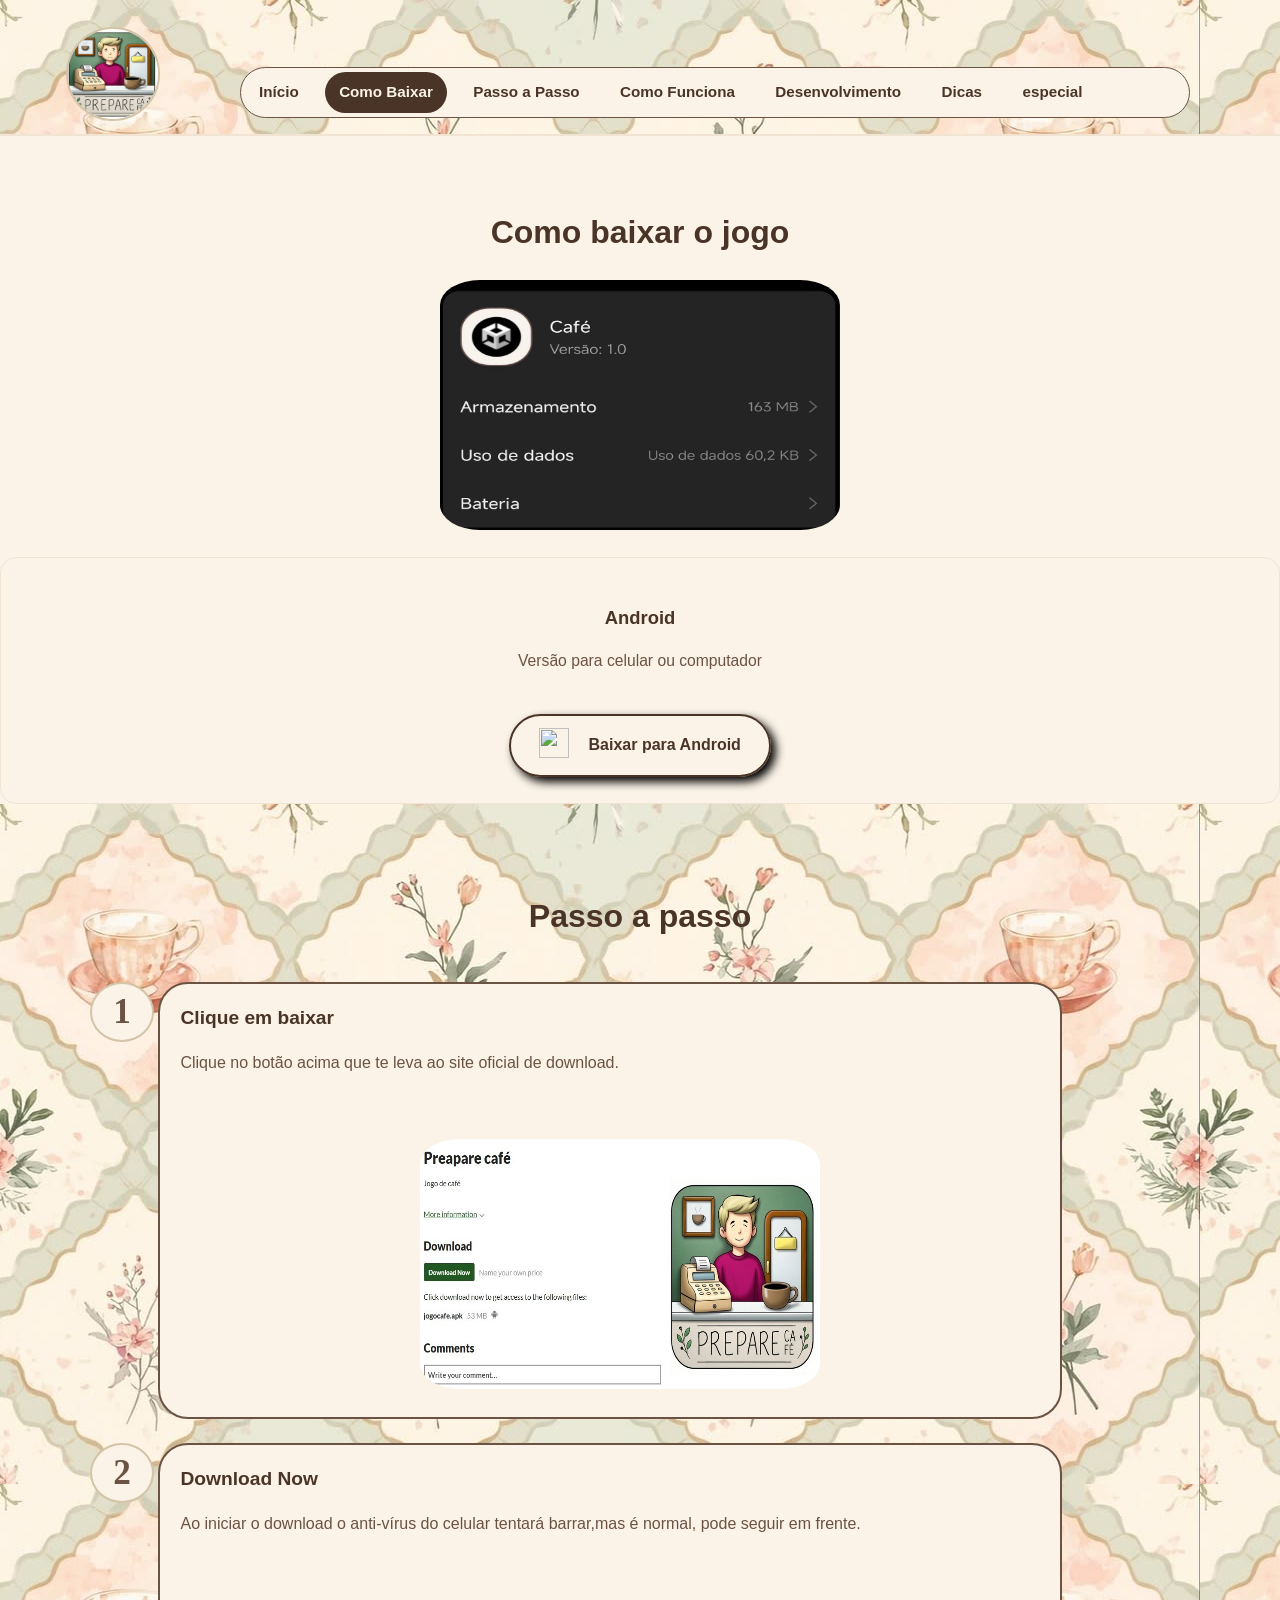
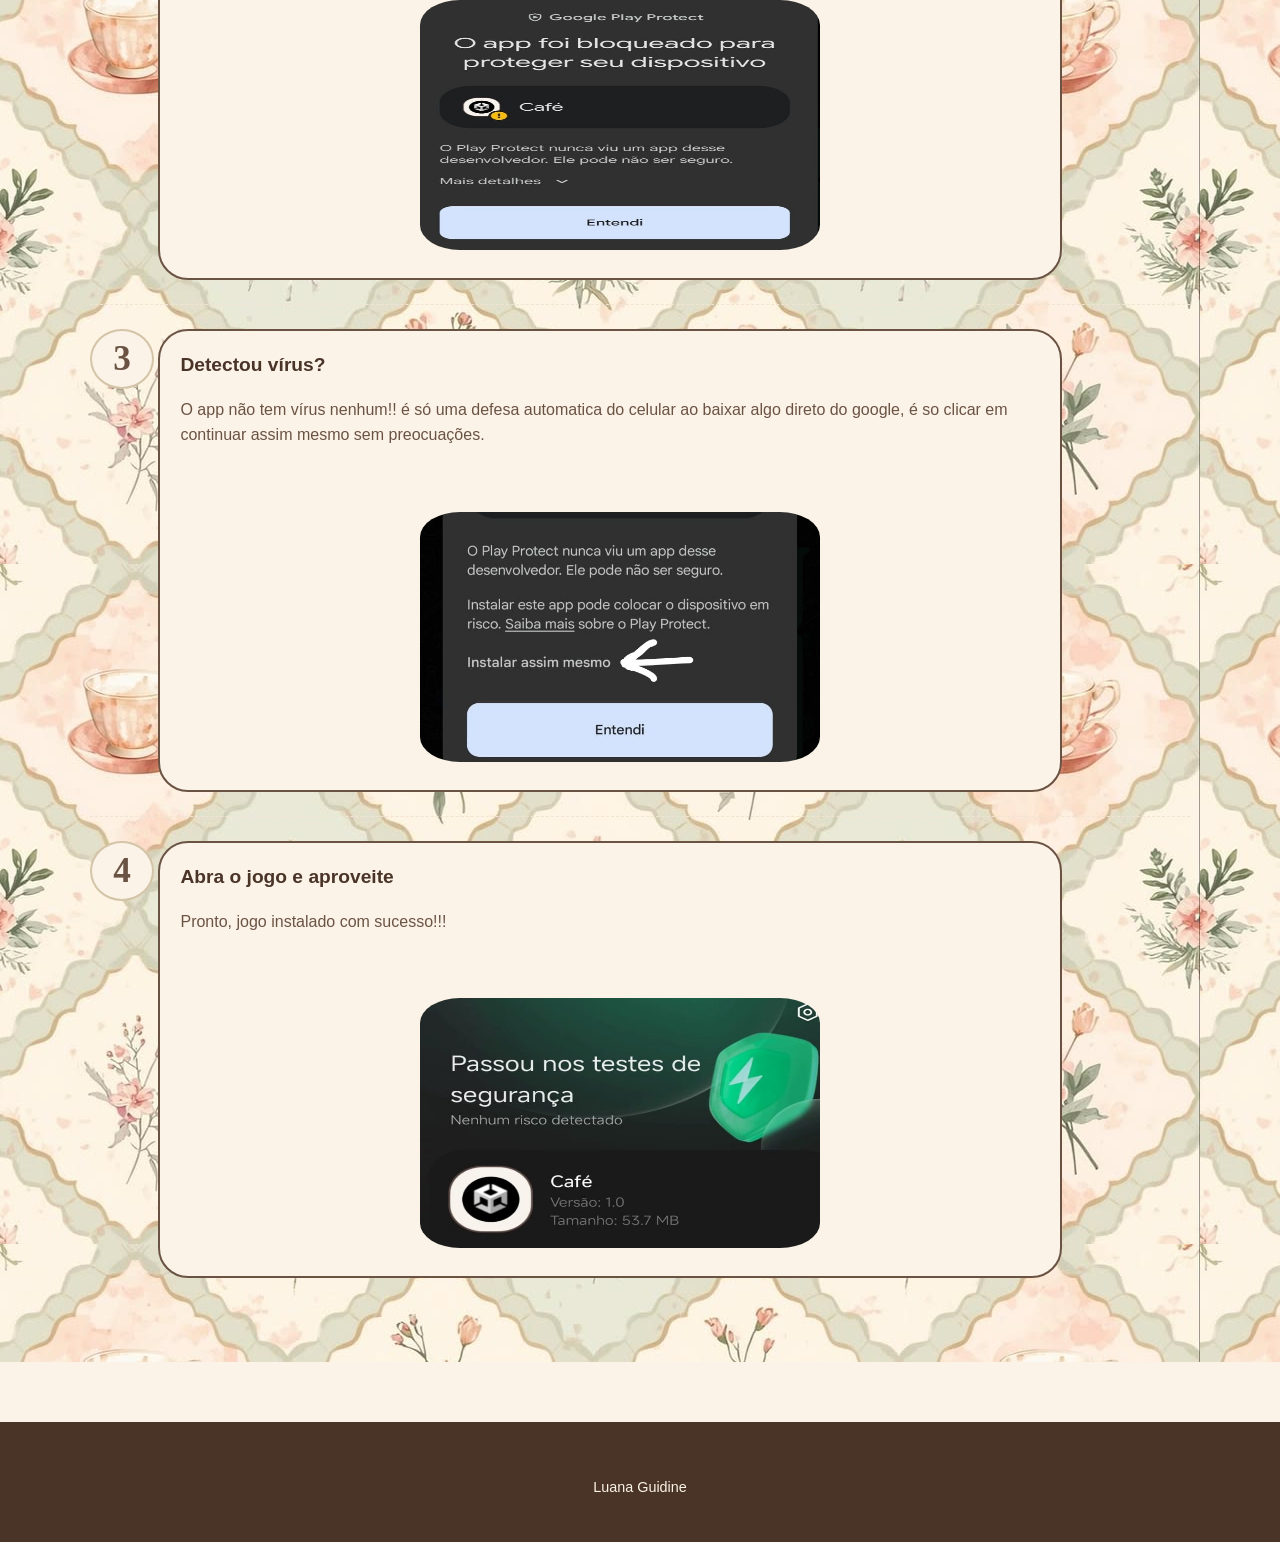
==== como-baixar.html @ 1d891dd1 "café" ====
<!DOCTYPE html>
<html lang="pt-br">
<head>
  <meta charset="UTF-8">
  <meta name="viewport" content="width=device-width, initial-scale=1.0">
  <title>Prepare Café</title>
  <link rel="stylesheet" href="style.css">
</head>
<body>


  <nav class="nav">
    <div class="nav-conteudo">
      <a href="index.html" class="logo">
         <img src="logo.png" >
    
       </a>
        <br><br>


      <ul class="nav-links">
        <li><a href="index.html" >Início</a></li>
        <li><a href="como-baixar.html" class="ativo">Como Baixar</a></li>
        <li><a href="passo-a-passo.html">Passo a Passo</a></li>
        <li><a href="como-funciona.html">Como Funciona</a></li>
        <li><a href="sobre-desenvolvimento.html">Desenvolvimento</a></li>
        <li><a href="dicas.html">Dicas</a></li>
        <li><a href="especial.html">especial</a></li>
      </ul>
    </div>
  </nav>


  <header class="cabecalho-pagina">
    <h1>Como baixar o jogo</h1>
    
        <img src="baixar.jpeg"  >
  </header>

  
        <div class="cartao" style="text-align:center;">
   
        
          <h3>Android</h3>
          <p>Versão para celular ou computador</p>
          <br>
          <a href="https://luanaguidine6.itch.io/preapare-caf" class="botao-secundario" target="_blank"><img src="https://cdn-icons-png.flaticon.com/512/126/126488.png" > Baixar para Android</a>
        </div>
      </div>
    </div>
  </section>
<!-- /*passoa  apsso*/ -->
  <section class="secao secao-alt">
    <div class="container">
      <div class="secao-titulo">
     
        <h2>Passo a passo</h2>
      </div>

     
        <span class="passo-numero">1</span>
        <div class="passo-texto">
          <h3>Clique em baixar</h3>
          <p>Clique no botão acima que te leva ao site oficial de download.</p>
           <header class="cabecalho-pagina">
        <img src="itchi.io.jpg"  >
  </header>
        </div>
      

      <div class="passo entra">
        <span class="passo-numero">2</span>
        <div class="passo-texto">
          <h3>Download Now</h3>
          <p>Ao iniciar o download o anti-vírus do celular tentará barrar,mas é normal, pode seguir em frente.</p> 
     <header class="cabecalho-pagina">
        <img src="virus3.jpg"  >
  </header>
        </div>
      </div>

      <div class="passo entra">
        <span class="passo-numero">3</span>
        <div class="passo-texto">
          <h3>Detectou vírus?</h3>
          <p>O app não tem vírus nenhum!! é só uma defesa automatica do celular ao baixar algo direto do google, é so clicar em continuar assim mesmo sem preocuações.</p>
        <header class="cabecalho-pagina">
        <img src="virus2.jpg"  >
  </header>
        </div>
      </div>

      <div class="passo entra">
        <span class="passo-numero">4</span>
        <div class="passo-texto">
          <h3>Abra o jogo e aproveite</h3>
          <p>Pronto, jogo instalado com sucesso!!!</p>
        <header class="cabecalho-pagina">
        <img src="virus.jpg"  >
  </header>
        </div>
      </div>
  
  </section>


  <footer class="rodape">
    
    <p>Luana Guidine</p>

  </footer>

</body>
</html>
---- style.css ----
body {
  margin: 0;
  padding: 0;
  font-family: 'Quicksand', sans-serif;
  background-color: #FBF3E7;
  color: #4A3428;
  line-height: 1.6;
}

.nav-links a.ativo {
  background-color: #4A3428;
  color: #FBF3E7;
}

h1, h2, h3, h4 {
  color: #4A3428;
}

a {
  text-decoration: none;
  color: inherit;
}

img {
  max-width: 100%;
}

.container {
  max-width: 1100px;
  margin: 0 auto;
  padding: 0 24px;
}

/* nav */
.nav {
  background-image: url(imagens/back.jpg);
  border-bottom: 2px solid #F1E4D2;
  padding: 16px 0;


}

.nav-conteudo {
  max-width: 1100px;
  margin: 0 auto;
  padding: 0 24px;
  
  position: relative; 
}

.nav img {
  width: 90px;
  height: 90px;
  border-radius: 50%;
  border: 2px solid #d4c4a8;
 
}

.logo {
   display: inline-block;
  position: absolute;
  left: 0px;
  top: 50%;
  
   margin-top: -40px; 
}



.nav-links {
  list-style: none;
  margin: 0;
  padding: 0;
  background-color: #FBF3E7;
margin-left: 150px;
align-items: center;
border-radius: 30px;
border: 1px solid #6b5344;
}

.nav-links li {
  display: inline-block;
  margin: 4px;
}

.nav-links a {
  display: inline-block;
  padding: 8px 14px;
  border-radius: 999px;
  font-weight: 600;
  font-size: 0.95rem;
}

.nav-links a:hover {
  background-color: #8FA888;
  color: #FBF3E7;
}



/* 
   footer
 */
.rodape {
  background-color: #4A3428;
  color: #FBF3E7;
  padding: 40px 24px 28px;
  margin-top: 60px;
  text-align: center;
}

.rodape p {
  font-size: 0.9rem;
}

/* topo do inicio */
.hero {
  padding: 60px 24px;
  text-align: center;
}

.hero h1 {
  font-size: 2.6rem;
  font-weight: 700;
  margin-bottom: 18px;
}

.hero h1 em {
  color: #925f34;
  font-style: italic;
}

.hero p.subtitulo {
  max-width: 560px;
  margin: 0 auto 30px auto;
  font-size: 1.1rem;
  color: #6b5344;
}

.botao-download {
  display: inline-block;
  background-color: #4A3428;
  color: #FBF3E7;
  font-family: 'Quicksand', sans-serif;
  font-weight: 700;
  font-size: 1.1rem;
  padding: 16px 34px;
  border-radius: 999px;
   box-shadow: 5px 5px 10px rgb(0, 0, 0);
}

.botao-download:hover {
  background-color: #A9754B;
}

.botao-download .icone img {
 width: 30px;
  height: 30px;
  display: inline-block;
  vertical-align: middle;
  margin-right: 15px;
  margin-bottom: 5px;
}

.botao-secundario {
  display: inline-block;
  border: 2px solid #4A3428;
  color: #4A3428;
  font-weight: 700;
  padding: 12px 28px;
  border-radius: 999px;
   box-shadow: 5px 5px 10px rgb(0, 0, 0);
}

.botao-secundario:hover {
  background-color: #4A3428;
  color: #FBF3E7;
   animation: pulsar 500ms infinite;
}

/* secoes  */
.secao {
  padding: 60px 24px;
}

.secao-alt {
  background-image: url(imagens/back.jpg);

}

.secao-titulo {
  text-align: center;
  max-width: 640px;
  margin: 0 auto 40px auto;
}

.secao-titulo .hero-eyebrow {
  display: inline-block;
  margin-bottom: 14px;
}

.secao-titulo h2 {
  font-size: 2rem;
  margin-bottom: 12px;
}

.secao-titulo p {
  color: #6b5344;
  font-size: 1.05rem;
}
.img, .placeholder-img {
  background-color:  #4A3428;
  border-radius: 16px;
  padding: 20px;
  text-align: center;
  margin-bottom: 16px;
}

.img.alto { min-height: 300px; }
.img.quadrado { min-height: 180px; }
.img.largo { min-height: 300px; }



.placeholder-img small {
  font-size: 0.8rem;
  opacity: 0.75;
}

.cartao {
  background-color: #FBF3E7;
  border-radius: 16px;
  padding: 26px 22px;
  border: 1px solid #F1E4D2; /*linhazinha*/
}


.cartao h3 {
  font-size: 1.15rem;
  margin-bottom: 8px;
}

.cartao p {
  color: #6b5344;
  font-size: 0.98rem;
}


.cartao img{
   width: 30px;
  height: 30px;
  display: inline-block;
  vertical-align: middle;
  margin-right: 15px;
  margin-bottom: 5px;
}

/*pagina passo a passo */
.passo {
  padding: 24px 0;
  border-bottom: 1px dashed #F1E4D2;
}

.passo:last-child {
  border-bottom: none;
}

.passo-numero {
  font-family: 'Fraunces', serif;
  font-size: 2.2rem;
  font-weight: 700;
  color: #6b5344;
  display: inline-block;
  width: 60px;
  vertical-align: top;
}

.passo-texto {
  display: inline-block;
  width: 80%;
  vertical-align: top;
}

.passo-texto h3 {
  margin-bottom: 6px;
  font-size: 1.2rem;
}

.passo-texto p {
  color: #6b5344;
  margin-bottom: 14px;
}

/* cabeçalho das outra spaginas sem ser o incio*/
.cabecalho-pagina {
  padding: 50px 24px 20px;
  text-align: center;
}

.cabecalho-pagina p {
  max-width: 560px;
  margin: 14px auto 0 auto;
  color: #6b5344;
}
.cabecalho-pagina img{
 width: 400px;
  height: 250px;
  border-radius: 10%;
}

/*pagina dicas */
.lista-dicas {
  list-style: none;
  margin: 0;
  padding: 0;
}

.lista-dicas li {
  background-color: #FBF3E7;
  border: 1px solid #F1E4D2;
  border-radius: 14px;
  padding: 18px 20px;
  margin-bottom: 16px;
}

.lista-dicas .icone-dica {
  font-size: 1.4rem;
  margin-right: 10px;
}

.secao video {
    width: 100%;
    max-width: 900px;
    border-radius: 12px;
}
.imglargoago{ /*especial*/
  width: 200px;
  border: 5px solid #4A3428;
}
/*efeitos que aprendi no tiktok*/

img {
    width: 100%;
    height: 100%;
    transition: transform 200ms
}

img:hover {
    transform: scale(1.2); /*aumenta a imagem para 1,2 vezes o tamanho original*/
}

h1, p{
    animation: aparecer 1s ease; /*devagar acelera devagar*/
}

@keyframes aparecer {
    0% {
        opacity: 0;
        transform: translateY(20px);
    }

   100% {
        opacity: 1;
        transform: translateY(0);
    }
}

@keyframes pulsar {
    0% {
        transform: scale(1);
    }

    50% {
        transform: scale(1.5);
    }

    100% {
        transform: scale(1);
    }
}

.botao-download:hover {
    animation: pulsar 500ms infinite;
   
}
.container .passo-texto{
  background-color: #FBF3E7;
padding-left: 20px;
align-items: center;
border-radius: 30px;
border: 2px solid #6b5344;
}
.passo-numero{
   text-align: center;
  border-radius: 50%;
  border: 2px solid #d4c4a8;
  background-color: #FBF3E7;
}
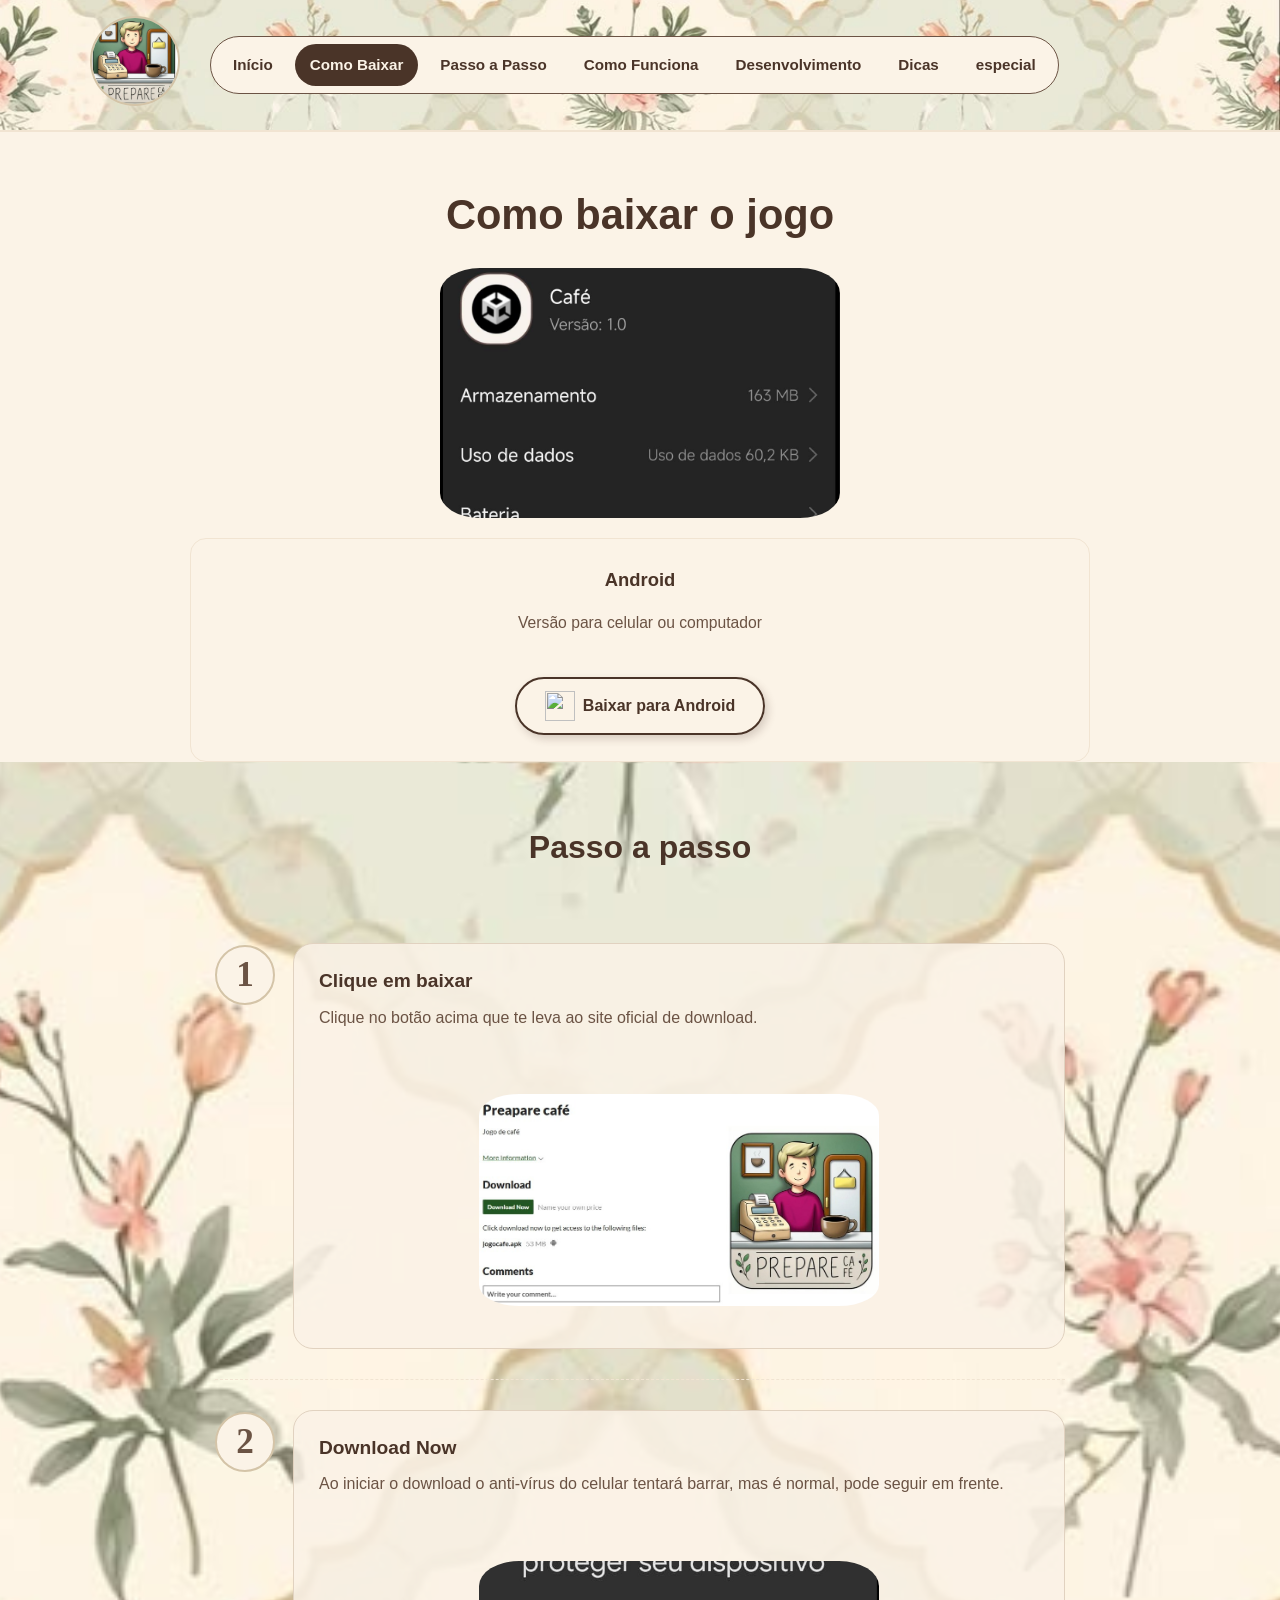
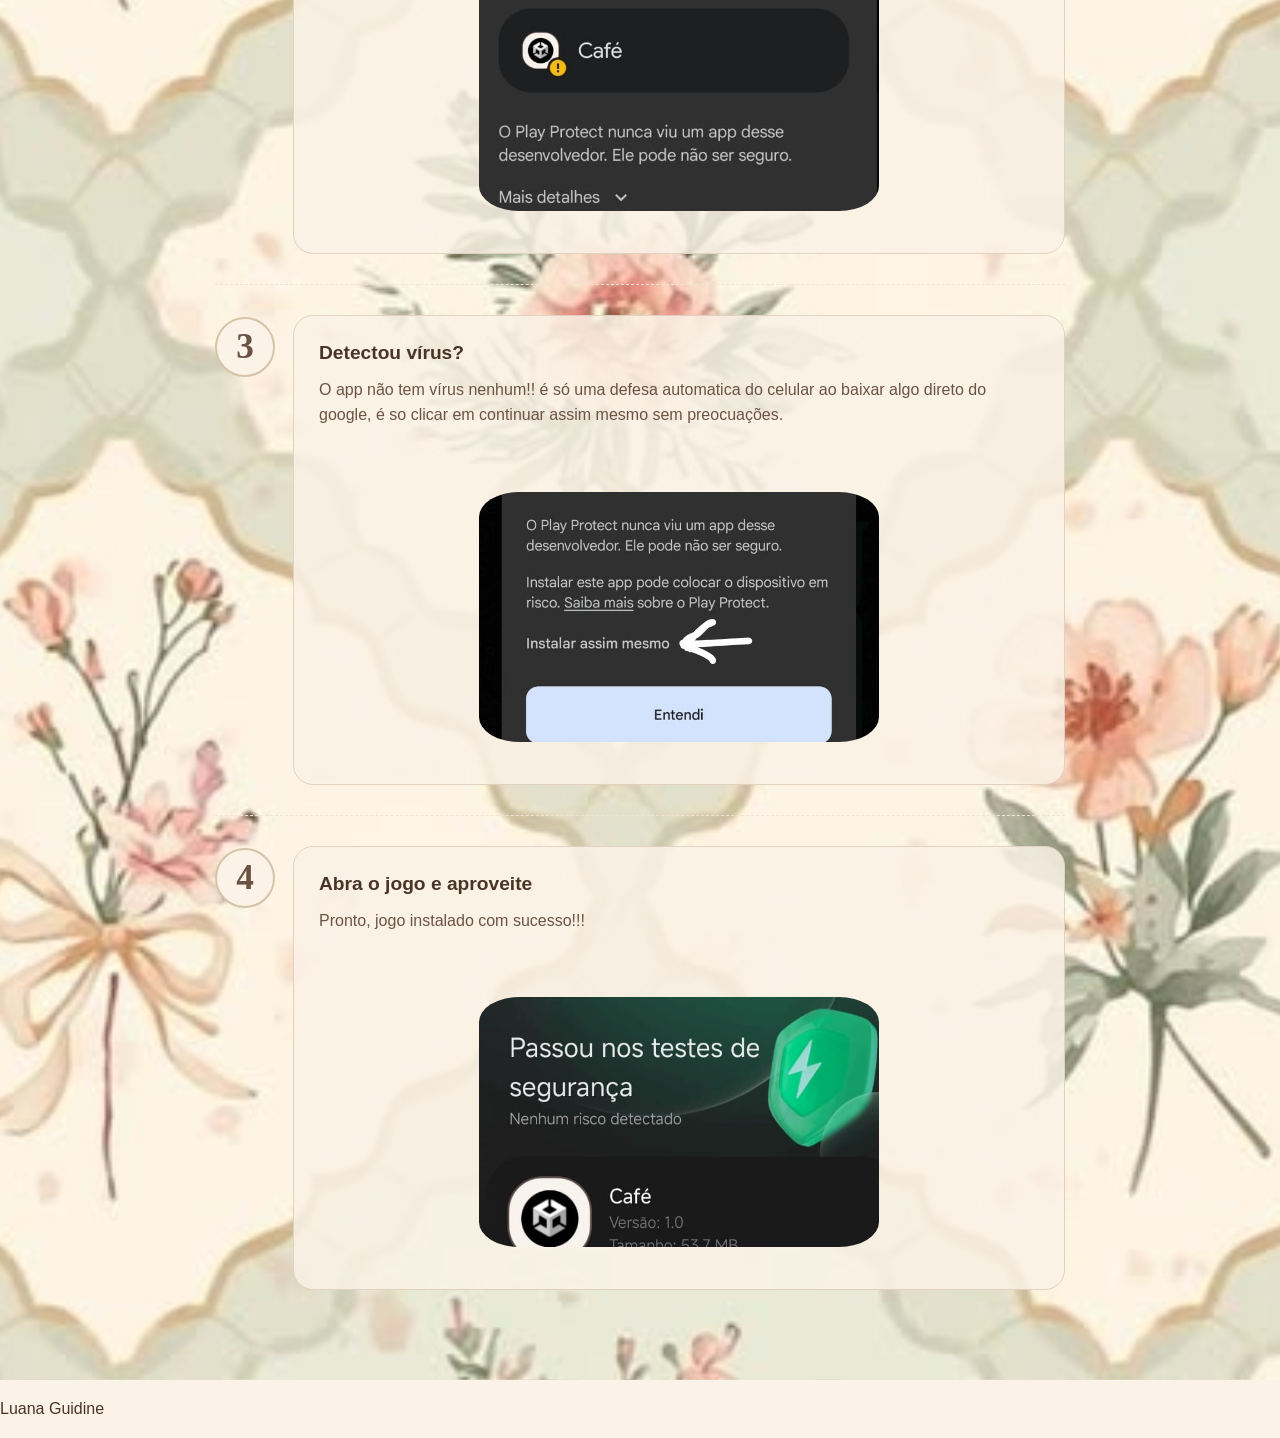
==== commit 7ccae24b: "Refactor HTML structure and navigation links" ====
--- a/como-baixar.html
+++ b/como-baixar.html
@@ -1,114 +1,252 @@
 <!DOCTYPE html>
 <html lang="pt-br">
+
 <head>
-  <meta charset="UTF-8">
-  <meta name="viewport" content="width=device-width, initial-scale=1.0">
-  <title>Prepare Café</title>
-  <link rel="stylesheet" href="style.css">
+    <meta charset="UTF-8">
+    <meta name="viewport" content="width=device-width, initial-scale=1.0">
+
+    <title>Prepare Café</title>
+
+    <link rel="stylesheet" href="style.css">
 </head>
+
 <body>
 
-
-  <nav class="nav">
-    <div class="nav-conteudo">
-      <a href="index.html" class="logo">
-         <img src="logo.png" >
-    
-       </a>
-        <br><br>
-
-
-      <ul class="nav-links">
-        <li><a href="index.html" >Início</a></li>
-        <li><a href="como-baixar.html" class="ativo">Como Baixar</a></li>
-        <li><a href="passo-a-passo.html">Passo a Passo</a></li>
-        <li><a href="como-funciona.html">Como Funciona</a></li>
-        <li><a href="sobre-desenvolvimento.html">Desenvolvimento</a></li>
-        <li><a href="dicas.html">Dicas</a></li>
-        <li><a href="especial.html">especial</a></li>
-      </ul>
+    <nav class="nav">
+
+        <div class="nav-conteudo">
+
+            <a href="index.html" class="logo">
+                <img src="logo.png">
+            </a>
+
+            <ul class="nav-links">
+
+                <li>
+                    <a href="index.html">
+                        Início
+                    </a>
+                </li>
+
+                <li>
+                    <a href="como-baixar.html" class="ativo">
+                        Como Baixar
+                    </a>
+                </li>
+
+                <li>
+                    <a href="passo-a-passo.html">
+                        Passo a Passo
+                    </a>
+                </li>
+
+                <li>
+                    <a href="como-funciona.html">
+                        Como Funciona
+                    </a>
+                </li>
+
+                <li>
+                    <a href="sobre-desenvolvimento.html">
+                        Desenvolvimento
+                    </a>
+                </li>
+
+                <li>
+                    <a href="dicas.html">
+                        Dicas
+                    </a>
+                </li>
+
+                <li>
+                    <a href="especial.html">
+                        especial
+                    </a>
+                </li>
+
+            </ul>
+
+        </div>
+
+    </nav>
+
+
+    <header class="cabecalho-pagina">
+
+        <h1>Como baixar o jogo</h1>
+
+        <img src="baixar.jpeg">
+
+    </header>
+
+
+    <div class="cartao" style="text-align:center;">
+
+        <h3>Android</h3>
+
+        <p>
+            Versão para celular ou computador
+        </p>
+
+        <br>
+
+        <a href="https://luanaguidine6.itch.io/preapare-caf"
+           class="botao-secundario"
+           target="_blank">
+
+            <img src="https://cdn-icons-png.flaticon.com/512/126/126488.png">
+
+            Baixar para Android
+
+        </a>
+
     </div>
-  </nav>
-
-
-  <header class="cabecalho-pagina">
-    <h1>Como baixar o jogo</h1>
-    
-        <img src="baixar.jpeg"  >
-  </header>
-
-  
-        <div class="cartao" style="text-align:center;">
-   
-        
-          <h3>Android</h3>
-          <p>Versão para celular ou computador</p>
-          <br>
-          <a href="https://luanaguidine6.itch.io/preapare-caf" class="botao-secundario" target="_blank"><img src="https://cdn-icons-png.flaticon.com/512/126/126488.png" > Baixar para Android</a>
+
+
+    <!-- passo a passo -->
+
+    <section class="secao secao-alt">
+
+        <div class="container">
+
+            <div class="secao-titulo">
+
+                <h2>Passo a passo</h2>
+
+            </div>
+
+
+            <!-- PASSO 1 -->
+
+            <div class="passo">
+
+                <span class="passo-numero">
+                    1
+                </span>
+
+                <div class="passo-texto">
+
+                    <h3>
+                        Clique em baixar
+                    </h3>
+
+                    <p>
+                        Clique no botão acima que te leva ao site oficial de download.
+                    </p>
+
+                    <header class="cabecalho-pagina">
+
+                        <img src="itchi.io.jpg">
+
+                    </header>
+
+                </div>
+
+            </div>
+
+
+            <!-- PASSO 2 -->
+
+            <div class="passo entra">
+
+                <span class="passo-numero">
+                    2
+                </span>
+
+                <div class="passo-texto">
+
+                    <h3>
+                        Download Now
+                    </h3>
+
+                    <p>
+                        Ao iniciar o download o anti-vírus do celular tentará barrar,
+                        mas é normal, pode seguir em frente.
+                    </p>
+
+                    <header class="cabecalho-pagina">
+
+                        <img src="virus3.jpg">
+
+                    </header>
+
+                </div>
+
+            </div>
+
+
+            <!-- PASSO 3 -->
+
+            <div class="passo entra">
+
+                <span class="passo-numero">
+                    3
+                </span>
+
+                <div class="passo-texto">
+
+                    <h3>
+                        Detectou vírus?
+                    </h3>
+
+                    <p>
+                        O app não tem vírus nenhum!! é só uma defesa automatica
+                        do celular ao baixar algo direto do google, é so clicar
+                        em continuar assim mesmo sem preocuações.
+                    </p>
+
+                    <header class="cabecalho-pagina">
+
+                        <img src="virus2.jpg">
+
+                    </header>
+
+                </div>
+
+            </div>
+
+
+            <!-- PASSO 4 -->
+
+            <div class="passo entra">
+
+                <span class="passo-numero">
+                    4
+                </span>
+
+                <div class="passo-texto">
+
+                    <h3>
+                        Abra o jogo e aproveite
+                    </h3>
+
+                    <p>
+                        Pronto, jogo instalado com sucesso!!!
+                    </p>
+
+                    <header class="cabecalho-pagina">
+
+                        <img src="virus.jpg">
+
+                    </header>
+
+                </div>
+
+            </div>
+
         </div>
-      </div>
-    </div>
-  </section>
-<!-- /*passoa  apsso*/ -->
-  <section class="secao secao-alt">
-    <div class="container">
-      <div class="secao-titulo">
-     
-        <h2>Passo a passo</h2>
-      </div>
-
-     
-        <span class="passo-numero">1</span>
-        <div class="passo-texto">
-          <h3>Clique em baixar</h3>
-          <p>Clique no botão acima que te leva ao site oficial de download.</p>
-           <header class="cabecalho-pagina">
-        <img src="itchi.io.jpg"  >
-  </header>
-        </div>
-      
-
-      <div class="passo entra">
-        <span class="passo-numero">2</span>
-        <div class="passo-texto">
-          <h3>Download Now</h3>
-          <p>Ao iniciar o download o anti-vírus do celular tentará barrar,mas é normal, pode seguir em frente.</p> 
-     <header class="cabecalho-pagina">
-        <img src="virus3.jpg"  >
-  </header>
-        </div>
-      </div>
-
-      <div class="passo entra">
-        <span class="passo-numero">3</span>
-        <div class="passo-texto">
-          <h3>Detectou vírus?</h3>
-          <p>O app não tem vírus nenhum!! é só uma defesa automatica do celular ao baixar algo direto do google, é so clicar em continuar assim mesmo sem preocuações.</p>
-        <header class="cabecalho-pagina">
-        <img src="virus2.jpg"  >
-  </header>
-        </div>
-      </div>
-
-      <div class="passo entra">
-        <span class="passo-numero">4</span>
-        <div class="passo-texto">
-          <h3>Abra o jogo e aproveite</h3>
-          <p>Pronto, jogo instalado com sucesso!!!</p>
-        <header class="cabecalho-pagina">
-        <img src="virus.jpg"  >
-  </header>
-        </div>
-      </div>
-  
-  </section>
-
-
-  <footer class="rodape">
-    
-    <p>Luana Guidine</p>
-
-  </footer>
+
+    </section>
+
+
+    <footer class="rodape">
+
+        <p>
+            Luana Guidine
+        </p>
+
+    </footer>
 
 </body>
-</html>+
+</html>
--- a/style.css
+++ b/style.css
@@ -1,399 +1,879 @@
+/* =========================================================
+   CONFIGURAÇÕES GERAIS
+========================================================= */
+
+* {
+    box-sizing: border-box;
+}
+
+html {
+    scroll-behavior: smooth;
+}
 
 body {
-  margin: 0;
-  padding: 0;
-  font-family: 'Quicksand', sans-serif;
-  background-color: #FBF3E7;
-  color: #4A3428;
-  line-height: 1.6;
+    margin: 0;
+    padding: 0;
+
+    font-family: 'Quicksand', sans-serif;
+
+    background-color: #FBF3E7;
+    color: #4A3428;
+
+    line-height: 1.6;
+
+    overflow-x: hidden;
+}
+
+img {
+    max-width: 100%;
+    height: auto;
+    transition: transform 200ms ease;
+}
+
+a {
+    text-decoration: none;
+    color: inherit;
+}
+
+h1,
+h2,
+h3,
+h4 {
+    color: #4A3428;
+}
+
+
+/* =========================================================
+   CONTAINER
+========================================================= */
+
+.container {
+    width: min(100% - 48px, 1100px);
+    margin: 0 auto;
+}
+
+
+/* =========================================================
+   NAV
+========================================================= */
+
+.nav {
+    background-image: url(imagens/back.jpg);
+    background-position: center;
+    background-size: cover;
+
+    border-bottom: 2px solid #F1E4D2;
+
+    padding: 16px 0;
+}
+
+.nav-conteudo {
+    width: min(100% - 48px, 1100px);
+    margin: 0 auto;
+
+    display: flex;
+    align-items: center;
+    gap: 30px;
+}
+
+.nav img {
+    width: 90px;
+    height: 90px;
+
+    border-radius: 50%;
+    border: 2px solid #d4c4a8;
+
+    object-fit: cover;
+}
+
+.logo {
+    display: block;
+    flex-shrink: 0;
+}
+
+.nav-links {
+    list-style: none;
+
+    margin: 0;
+    padding: 5px;
+
+    background-color: #FBF3E7;
+
+    border-radius: 30px;
+    border: 1px solid #6b5344;
+
+    display: flex;
+    align-items: center;
+
+    gap: 3px;
+
+    flex-wrap: wrap;
+}
+
+.nav-links li {
+    margin: 2px;
+}
+
+.nav-links a {
+    display: block;
+
+    padding: 9px 15px;
+
+    border-radius: 999px;
+
+    font-weight: 600;
+    font-size: 0.95rem;
+
+    white-space: nowrap;
+
+    transition:
+        background-color 200ms ease,
+        color 200ms ease;
 }
 
 .nav-links a.ativo {
-  background-color: #4A3428;
-  color: #FBF3E7;
-}
-
-h1, h2, h3, h4 {
-  color: #4A3428;
-}
-
-a {
-  text-decoration: none;
-  color: inherit;
-}
-
-img {
-  max-width: 100%;
-}
-
-.container {
-  max-width: 1100px;
-  margin: 0 auto;
-  padding: 0 24px;
-}
-
-/* nav */
-.nav {
-  background-image: url(imagens/back.jpg);
-  border-bottom: 2px solid #F1E4D2;
-  padding: 16px 0;
-
-
-}
-
-.nav-conteudo {
-  max-width: 1100px;
-  margin: 0 auto;
-  padding: 0 24px;
-  
-  position: relative; 
-}
-
-.nav img {
-  width: 90px;
-  height: 90px;
-  border-radius: 50%;
-  border: 2px solid #d4c4a8;
- 
-}
-
-.logo {
-   display: inline-block;
-  position: absolute;
-  left: 0px;
-  top: 50%;
-  
-   margin-top: -40px; 
-}
-
-
-
-.nav-links {
-  list-style: none;
-  margin: 0;
-  padding: 0;
-  background-color: #FBF3E7;
-margin-left: 150px;
-align-items: center;
-border-radius: 30px;
-border: 1px solid #6b5344;
-}
-
-.nav-links li {
-  display: inline-block;
-  margin: 4px;
-}
-
-.nav-links a {
-  display: inline-block;
-  padding: 8px 14px;
-  border-radius: 999px;
-  font-weight: 600;
-  font-size: 0.95rem;
+    background-color: #4A3428;
+    color: #FBF3E7;
 }
 
 .nav-links a:hover {
-  background-color: #8FA888;
-  color: #FBF3E7;
-}
-
-
-
-/* 
-   footer
- */
-.rodape {
-  background-color: #4A3428;
-  color: #FBF3E7;
-  padding: 40px 24px 28px;
-  margin-top: 60px;
-  text-align: center;
-}
-
-.rodape p {
-  font-size: 0.9rem;
-}
-
-/* topo do inicio */
+    background-color: #8FA888;
+    color: #FBF3E7;
+}
+
+
+/* =========================================================
+   HERO
+========================================================= */
+
 .hero {
-  padding: 60px 24px;
-  text-align: center;
+    width: min(100%, 900px);
+
+    margin: 0 auto;
+
+    padding: clamp(45px, 8vw, 80px) 24px;
+
+    text-align: center;
 }
 
 .hero h1 {
-  font-size: 2.6rem;
-  font-weight: 700;
-  margin-bottom: 18px;
+    font-size: clamp(2rem, 5vw, 2.6rem);
+
+    font-weight: 700;
+
+    margin: 0 0 18px;
 }
 
 .hero h1 em {
-  color: #925f34;
-  font-style: italic;
+    color: #925f34;
+    font-style: italic;
 }
 
 .hero p.subtitulo {
-  max-width: 560px;
-  margin: 0 auto 30px auto;
-  font-size: 1.1rem;
-  color: #6b5344;
-}
+    width: min(100%, 560px);
+
+    margin: 0 auto 30px;
+
+    font-size: clamp(1rem, 2.5vw, 1.1rem);
+
+    color: #6b5344;
+}
+
+
+/* =========================================================
+   BOTÕES
+========================================================= */
 
 .botao-download {
-  display: inline-block;
-  background-color: #4A3428;
-  color: #FBF3E7;
-  font-family: 'Quicksand', sans-serif;
-  font-weight: 700;
-  font-size: 1.1rem;
-  padding: 16px 34px;
-  border-radius: 999px;
-   box-shadow: 5px 5px 10px rgb(0, 0, 0);
+    display: inline-flex;
+
+    align-items: center;
+    justify-content: center;
+
+    gap: 10px;
+
+    max-width: 100%;
+
+    background-color: #4A3428;
+    color: #FBF3E7;
+
+    font-family: 'Quicksand', sans-serif;
+
+    font-weight: 700;
+    font-size: 1.1rem;
+
+    padding: 14px 28px;
+
+    border-radius: 999px;
+
+    box-shadow: 3px 4px 8px rgba(74, 52, 40, 0.25);
+
+    transition:
+        background-color 200ms ease,
+        transform 200ms ease;
 }
 
 .botao-download:hover {
-  background-color: #A9754B;
+    background-color: #A9754B;
+
+    animation: pulsar 500ms infinite;
+}
+
+.botao-download .icone {
+    display: flex;
+    align-items: center;
 }
 
 .botao-download .icone img {
- width: 30px;
-  height: 30px;
-  display: inline-block;
-  vertical-align: middle;
-  margin-right: 15px;
-  margin-bottom: 5px;
+    width: 30px;
+    height: 30px;
+
+    object-fit: contain;
+
+    margin: 0;
 }
 
 .botao-secundario {
-  display: inline-block;
-  border: 2px solid #4A3428;
-  color: #4A3428;
-  font-weight: 700;
-  padding: 12px 28px;
-  border-radius: 999px;
-   box-shadow: 5px 5px 10px rgb(0, 0, 0);
+    display: inline-flex;
+
+    align-items: center;
+    justify-content: center;
+
+    gap: 8px;
+
+    max-width: 100%;
+
+    border: 2px solid #4A3428;
+
+    color: #4A3428;
+
+    font-weight: 700;
+
+    padding: 12px 28px;
+
+    border-radius: 999px;
+
+    box-shadow: 3px 4px 8px rgba(74, 52, 40, 0.2);
+
+    transition:
+        background-color 200ms ease,
+        color 200ms ease;
 }
 
 .botao-secundario:hover {
-  background-color: #4A3428;
-  color: #FBF3E7;
-   animation: pulsar 500ms infinite;
-}
-
-/* secoes  */
+    background-color: #4A3428;
+    color: #FBF3E7;
+
+    animation: pulsar 500ms infinite;
+}
+
+.botao-secundario img {
+    width: 30px;
+    height: 30px;
+
+    object-fit: contain;
+
+    margin: 0;
+}
+
+
+/* =========================================================
+   SEÇÕES
+========================================================= */
+
 .secao {
-  padding: 60px 24px;
+    padding: clamp(40px, 7vw, 60px) 0;
 }
 
 .secao-alt {
-  background-image: url(imagens/back.jpg);
-
+    background-image: url(imagens/back.jpg);
+    background-position: center;
+    background-size: cover;
 }
 
 .secao-titulo {
-  text-align: center;
-  max-width: 640px;
-  margin: 0 auto 40px auto;
+    width: min(100%, 640px);
+
+    margin: 0 auto 40px;
+
+    text-align: center;
 }
 
 .secao-titulo .hero-eyebrow {
-  display: inline-block;
-  margin-bottom: 14px;
+    display: inline-block;
+
+    margin-bottom: 14px;
 }
 
 .secao-titulo h2 {
-  font-size: 2rem;
-  margin-bottom: 12px;
+    font-size: clamp(1.7rem, 4vw, 2rem);
+
+    margin: 0 0 12px;
 }
 
 .secao-titulo p {
-  color: #6b5344;
-  font-size: 1.05rem;
-}
-.img, .placeholder-img {
-  background-color:  #4A3428;
-  border-radius: 16px;
-  padding: 20px;
-  text-align: center;
-  margin-bottom: 16px;
-}
-
-.img.alto { min-height: 300px; }
-.img.quadrado { min-height: 180px; }
-.img.largo { min-height: 300px; }
-
-
+    color: #6b5344;
+
+    font-size: 1.05rem;
+}
+
+
+/* =========================================================
+   IMAGENS / BLOCOS
+========================================================= */
+
+.img,
+.placeholder-img {
+    width: 100%;
+
+    background-color: #4A3428;
+
+    border-radius: 16px;
+
+    padding: clamp(10px, 3vw, 20px);
+
+    text-align: center;
+
+    margin-bottom: 16px;
+
+    overflow: hidden;
+}
+
+.img img,
+.placeholder-img img {
+    display: block;
+
+    width: 100%;
+    height: auto;
+
+    margin: 0 auto;
+
+    border-radius: 8px;
+}
+
+.img.alto {
+    min-height: 300px;
+}
+
+.img.quadrado {
+    min-height: 180px;
+}
+
+.img.largo {
+    min-height: 300px;
+}
+
+.img.largo img {
+    width: 100%;
+    height: auto;
+}
 
 .placeholder-img small {
-  font-size: 0.8rem;
-  opacity: 0.75;
-}
+    font-size: 0.8rem;
+    opacity: 0.75;
+}
+
+
+/* =========================================================
+   CARTÕES
+========================================================= */
 
 .cartao {
-  background-color: #FBF3E7;
-  border-radius: 16px;
-  padding: 26px 22px;
-  border: 1px solid #F1E4D2; /*linhazinha*/
-}
-
+    width: min(100% - 48px, 900px);
+
+    margin: 0 auto;
+
+    background-color: #FBF3E7;
+
+    border-radius: 16px;
+
+    padding: clamp(20px, 5vw, 26px) clamp(18px, 4vw, 22px);
+
+    border: 1px solid #F1E4D2;
+
+    text-align: center;
+}
 
 .cartao h3 {
-  font-size: 1.15rem;
-  margin-bottom: 8px;
+    font-size: 1.15rem;
+
+    margin: 0 0 8px;
 }
 
 .cartao p {
-  color: #6b5344;
-  font-size: 0.98rem;
-}
-
-
-.cartao img{
-   width: 30px;
-  height: 30px;
-  display: inline-block;
-  vertical-align: middle;
-  margin-right: 15px;
-  margin-bottom: 5px;
-}
-
-/*pagina passo a passo */
+    color: #6b5344;
+
+    font-size: 0.98rem;
+}
+
+.cartao img {
+    width: 30px;
+    height: 30px;
+
+    object-fit: contain;
+}
+
+
+/* =========================================================
+   PASSO A PASSO
+========================================================= */
+
 .passo {
-  padding: 24px 0;
-  border-bottom: 1px dashed #F1E4D2;
+    width: 100%;
+    max-width: 850px;
+
+    margin: 0 auto;
+
+    padding: 30px 0;
+
+    display: flex;
+
+    align-items: flex-start;
+
+    gap: 18px;
+
+    border-bottom: 1px dashed #F1E4D2;
 }
 
 .passo:last-child {
-  border-bottom: none;
+    border-bottom: none;
 }
 
 .passo-numero {
-  font-family: 'Fraunces', serif;
-  font-size: 2.2rem;
-  font-weight: 700;
-  color: #6b5344;
-  display: inline-block;
-  width: 60px;
-  vertical-align: top;
+    flex: 0 0 60px;
+
+    width: 60px;
+    height: 60px;
+
+    margin-top: 2px;
+
+    display: flex;
+
+    align-items: center;
+    justify-content: center;
+
+    font-family: 'Fraunces', serif;
+
+    font-size: 2.2rem;
+
+    font-weight: 700;
+
+    color: #6b5344;
+
+    text-align: center;
+
+    border-radius: 50%;
+
+    border: 2px solid #d4c4a8;
+
+    background-color: #FBF3E7;
 }
 
 .passo-texto {
-  display: inline-block;
-  width: 80%;
-  vertical-align: top;
+    flex: 1;
+
+    min-width: 0;
+
+    padding: 22px 25px;
+
+    background-color: rgba(251, 243, 231, 0.85);
+
+    border: 1px solid #E1D2C0;
+
+    border-radius: 20px;
+}
+
+.container .passo-texto {
+    width: auto;
 }
 
 .passo-texto h3 {
-  margin-bottom: 6px;
-  font-size: 1.2rem;
+    margin: 0 0 8px;
+
+    font-size: 1.2rem;
 }
 
 .passo-texto p {
-  color: #6b5344;
-  margin-bottom: 14px;
-}
-
-/* cabeçalho das outra spaginas sem ser o incio*/
+    color: #6b5344;
+
+    margin: 0 0 14px;
+}
+
+.passo-texto img {
+    display: block;
+
+    width: auto;
+    max-width: 100%;
+    height: auto;
+
+    margin: 0 auto;
+
+    border-radius: 10px;
+}
+
+
+/* =========================================================
+   CABEÇALHO DAS OUTRAS PÁGINAS
+========================================================= */
+
 .cabecalho-pagina {
-  padding: 50px 24px 20px;
-  text-align: center;
+    padding: clamp(35px, 7vw, 50px) 24px 20px;
+
+    text-align: center;
+}
+
+.cabecalho-pagina h1 {
+    font-size: clamp(2rem, 6vw, 2.6rem);
+
+    margin: 0 0 20px;
 }
 
 .cabecalho-pagina p {
-  max-width: 560px;
-  margin: 14px auto 0 auto;
-  color: #6b5344;
-}
-.cabecalho-pagina img{
- width: 400px;
-  height: 250px;
-  border-radius: 10%;
-}
-
-/*pagina dicas */
+    width: min(100%, 560px);
+
+    margin: 14px auto 0;
+
+    color: #6b5344;
+}
+
+.cabecalho-pagina img {
+    display: block;
+
+    width: min(100%, 400px);
+    height: auto;
+
+    max-height: 250px;
+
+    object-fit: cover;
+
+    margin: 0 auto;
+
+    border-radius: 10%;
+}
+
+
+/* =========================================================
+   DICAS
+========================================================= */
+
 .lista-dicas {
-  list-style: none;
-  margin: 0;
-  padding: 0;
+    width: 100%;
+
+    list-style: none;
+
+    margin: 0;
+    padding: 0;
 }
 
 .lista-dicas li {
-  background-color: #FBF3E7;
-  border: 1px solid #F1E4D2;
-  border-radius: 14px;
-  padding: 18px 20px;
-  margin-bottom: 16px;
+    background-color: #FBF3E7;
+
+    border: 1px solid #F1E4D2;
+
+    border-radius: 14px;
+
+    padding: 18px 20px;
+
+    margin-bottom: 16px;
 }
 
 .lista-dicas .icone-dica {
-  font-size: 1.4rem;
-  margin-right: 10px;
-}
+    font-size: 1.4rem;
+
+    margin-right: 10px;
+}
+
+
+/* =========================================================
+   VÍDEO
+========================================================= */
 
 .secao video {
+    display: block;
+
     width: 100%;
     max-width: 900px;
+
+    height: auto;
+
+    margin: 0 auto;
+
     border-radius: 12px;
 }
-.imglargoago{ /*especial*/
-  width: 200px;
-  border: 5px solid #4A3428;
-}
-/*efeitos que aprendi no tiktok*/
-
-img {
-    width: 100%;
-    height: 100%;
-    transition: transform 200ms
-}
-
-img:hover {
-    transform: scale(1.2); /*aumenta a imagem para 1,2 vezes o tamanho original*/
-}
-
-h1, p{
-    animation: aparecer 1s ease; /*devagar acelera devagar*/
-}
-
-@keyframes aparecer {
-    0% {
-        opacity: 0;
-        transform: translateY(20px);
-    }
-
-   100% {
-        opacity: 1;
-        transform: translateY(0);
-    }
-}
-
-@keyframes pulsar {
-    0% {
-        transform: scale(1);
-    }
-
-    50% {
-        transform: scale(1.5);
-    }
-
-    100% {
-        transform: scale(1);
-    }
-}
-
-.botao-download:hover {
-    animation: pulsar 500ms infinite;
-   
-}
-.container .passo-texto{
-  background-color: #FBF3E7;
-padding-left: 20px;
-align-items: center;
-border-radius: 30px;
-border: 2px solid #6b5344;
-}
-.passo-numero{
-   text-align: center;
-  border-radius: 50%;
-  border: 2px solid #d4c4a8;
-  background-color: #FBF3E7;
-}+
+
+/* =========================================================
+   IMAGEM LARGOAGO
+========================================================= */
+
+.imglargoago {
+    width: min(200px, 70vw);
+    height: 300px;
+
+    border: 
+
+       }
+
+/* =========================================================
+   AJUSTE FINAL PARA CELULAR
+========================================================= */
+
+@media (max-width: 768px) {
+
+    body {
+        width: 100%;
+        overflow-x: hidden;
+    }
+
+    /* NAV */
+
+    .nav {
+        padding: 14px 0 20px;
+    }
+
+    .nav-conteudo {
+        width: 100%;
+        padding: 0 12px;
+
+        display: flex;
+        flex-direction: column;
+
+        gap: 14px;
+    }
+
+    .logo {
+        display: block;
+        margin: 0 auto;
+    }
+
+    .nav img {
+        width: 65px;
+        height: 65px;
+    }
+
+    .nav-links {
+        width: 100%;
+
+        margin: 0;
+        padding: 8px;
+
+        display: flex;
+
+        justify-content: center;
+        align-items: center;
+
+        flex-wrap: wrap;
+
+        gap: 3px;
+
+        border-radius: 30px;
+    }
+
+    .nav-links li {
+        margin: 1px;
+    }
+
+    .nav-links a {
+        padding: 8px 10px;
+
+        font-size: 0.85rem;
+
+        white-space: nowrap;
+    }
+
+
+    /* CABEÇALHO */
+
+    .cabecalho-pagina {
+        width: 100%;
+
+        padding: 40px 16px 25px;
+    }
+
+    .cabecalho-pagina h1 {
+        font-size: 2rem;
+
+        line-height: 1.2;
+
+        margin-bottom: 25px;
+    }
+
+    .cabecalho-pagina img {
+        display: block;
+
+        width: 100%;
+        max-width: 100%;
+
+        height: auto;
+
+        margin: 0 auto;
+
+        border-radius: 25px;
+
+        object-fit: contain;
+    }
+
+
+    /* CARTÃO */
+
+    .cartao {
+        width: 100%;
+
+        margin: 0;
+
+        padding: 28px 16px;
+
+        border-radius: 18px;
+    }
+
+
+    /* IMAGENS GRANDES */
+
+    .img,
+    .img.largo {
+        width: 100%;
+
+        min-height: 0;
+
+        padding: 8px;
+
+        margin: 0 auto 16px;
+    }
+
+    .img img,
+    .img.largo img {
+        display: block;
+
+        width: 100%;
+        height: auto;
+
+        object-fit: contain;
+    }
+
+
+    /* PASSO A PASSO */
+
+    .passo {
+        width: 100%;
+
+        display: block;
+
+        padding: 25px 0;
+    }
+
+    .passo-numero {
+        width: 55px;
+        height: 55px;
+
+        margin: 0 auto 15px;
+    }
+
+    .passo-texto,
+    .container .passo-texto {
+        width: 100%;
+
+        padding: 18px;
+
+        border-radius: 20px;
+    }
+
+    .passo-texto img {
+        display: block;
+
+        width: auto;
+        max-width: 100%;
+
+        height: auto;
+
+        margin: 15px auto 0;
+    }
+
+
+    /* BOTÕES */
+
+    .botao-download,
+    .botao-secundario {
+        max-width: 100%;
+
+        padding: 13px 18px;
+
+        font-size: 1rem;
+    }
+
+}
+
+
+/* =========================================================
+   CELULAR PEQUENO
+========================================================= */
+
+@media (max-width: 480px) {
+
+    .nav-conteudo {
+        padding: 0 8px;
+    }
+
+    .nav img {
+        width: 60px;
+        height: 60px;
+    }
+
+    .nav-links {
+        padding: 7px;
+    }
+
+    .nav-links a {
+        padding: 7px 9px;
+
+        font-size: 0.82rem;
+    }
+
+
+    .cabecalho-pagina {
+        padding: 35px 12px 20px;
+    }
+
+    .cabecalho-pagina h1 {
+        font-size: 1.9rem;
+    }
+
+    .cabecalho-pagina img {
+        width: 100%;
+        max-width: 100%;
+    }
+
+
+    .cartao {
+        padding: 25px 14px;
+    }
+
+
+    .botao-secundario {
+        width: 100%;
+    }
+
+
+    .passo-texto {
+        padding: 16px;
+    }
+
+}
+
+
+/* =========================================================
+   CELULAR MUITO PEQUENO
+========================================================= */
+
+@media (max-width: 360px) {
+
+    .nav-links a {
+        padding: 6px 7px;
+
+        font-size: 0.76rem;
+    }
+
+    .cabecalho-pagina h1 {
+        font-size: 1.7rem;
+    }
+
+       }
